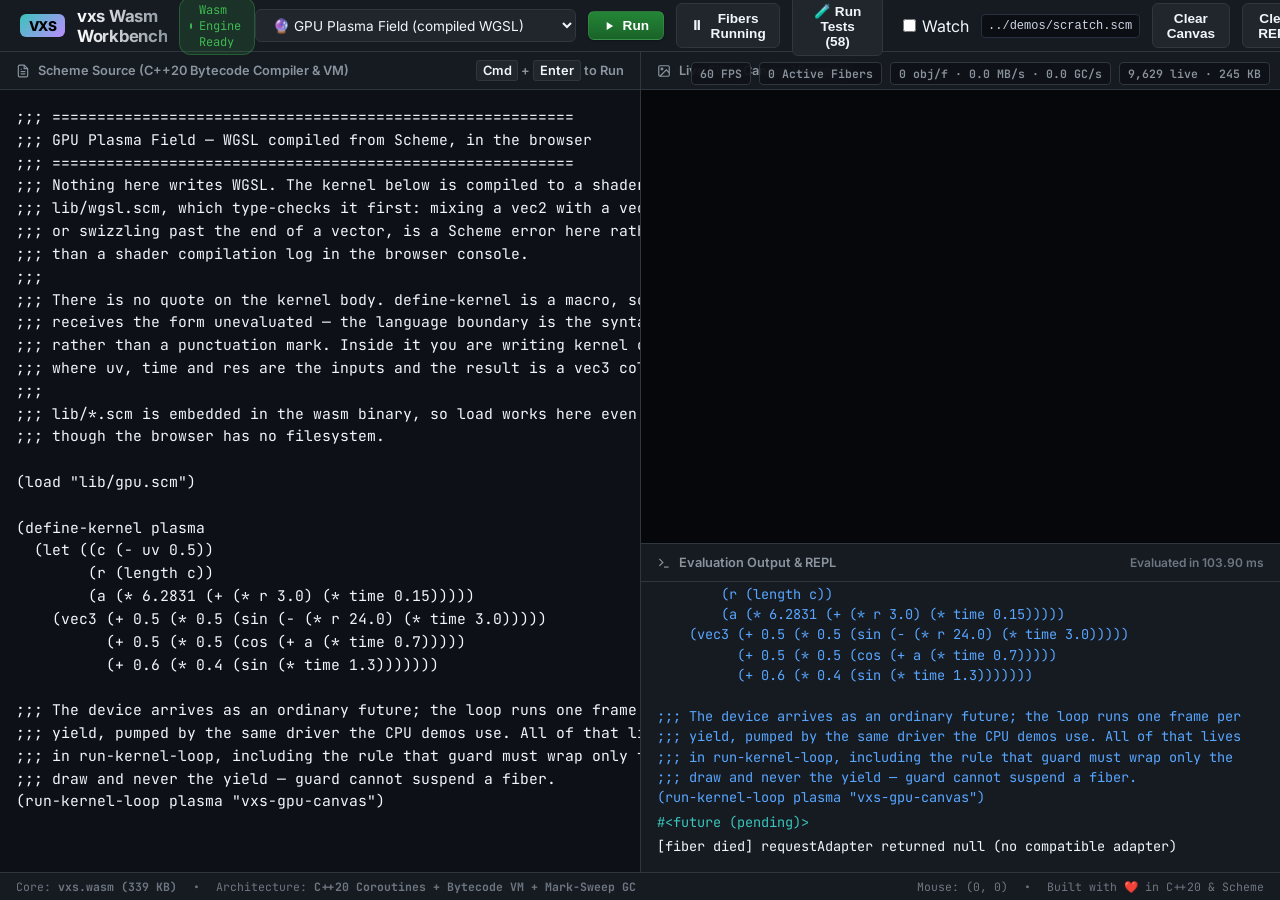
==== web/index.html @ 64a9d099 "feat(actors): a fiber per agent, owning a slot in the GPU buffer The missing piece was OWNERSHIP. Ac" ====
<!DOCTYPE html>
<html lang="en">
<head>
  <meta charset="UTF-8">
  <meta name="viewport" content="width=device-width, initial-scale=1.0">
  <title>vxs | WebAssembly Creative Concurrency Workbench</title>
  <meta name="description" content="vxs: High-performance C++20 Scheme Bytecode VM & Fiber Concurrency Engine running in WebAssembly.">
  <link rel="preconnect" href="https://fonts.googleapis.com">
  <link rel="preconnect" href="https://fonts.gstatic.com" crossorigin>
  <link href="https://fonts.googleapis.com/css2?family=Inter:wght@400;500;600;700;800&family=JetBrains+Mono:ital,wght@0,400;0,500;0,600;0,700;1,400&display=swap" rel="stylesheet">
  <link rel="stylesheet" href="style.css">
</head>
<body>

  <!-- Header Toolbar -->
  <header>
    <div class="logo-group">
      <span class="logo-badge">VXS</span>
      <span class="title">vxs Wasm Workbench</span>
      <div id="status-badge" class="status-badge">
        <span class="status-dot"></span>
        <span id="status-text">Loading Wasm...</span>
      </div>
    </div>

    <div class="controls-group">
      <select id="select-preset" class="select-preset" title="Choose a Scheme demonstration preset">
        <option value="plasma">🔮 GPU Plasma Field (compiled WGSL)</option>
        <option value="rings">◎ GPU Polar Rings (compiled WGSL)</option>
        <option value="actors">🐝 Actors — a fiber per agent</option>
        <option value="wrangle">🌌 GPU Compute Wrangle (60k points)</option>
        <option value="points">✳ GPU Instanced Points (Threefry scatter)</option>
        <option value="fibers">🧵 Multi-Fiber Task Scheduler</option>
        <option value="repl">λ Classic Scheme & Math</option>
      </select>

      <button id="btn-run" class="btn btn-primary" title="Execute Scheme code (Cmd+Enter or Ctrl+Enter)">
        <svg width="14" height="14" viewBox="0 0 24 24" fill="currentColor"><path d="M8 5v14l11-7z"/></svg>
        <span>Run</span>
      </button>

      <button id="btn-toggle-fibers" class="btn btn-secondary" title="Pause or Resume Background Fiber Stepping">
        <span id="fibers-toggle-icon">⏸</span>
        <span id="fibers-toggle-text">Fibers Running</span>
      </button>

      <button id="btn-run-tests" class="btn btn-secondary" title="Run Comprehensive In-Browser Test Suite">
        <span>🧪 Run Tests (58)</span>
      </button>

      <label class="sub" style="display:flex;align-items:center;gap:6px;margin-left:8px">
        <input type="checkbox" id="chk-watch">
        <span>Watch</span>
      </label>
      <input id="watch-path" value="../demos/scratch.scm" spellcheck="false"
             style="width:190px;font:12px 'SF Mono',Menlo,monospace;padding:4px 6px;
                    background:#0b0f14;color:#cfd6e4;border:1px solid #263041;border-radius:4px">
      <button id="btn-clear-canvas" class="btn btn-secondary" title="Clear Canvas Visuals">
        <span>Clear Canvas</span>
      </button>

      <button id="btn-clear-term" class="btn btn-secondary" title="Clear Terminal Log">
        <span>Clear REPL</span>
      </button>
    </div>
  </header>

  <!-- Main Workspace -->
  <main>
    <!-- Code Editor Panel -->
    <section class="panel editor-panel">
      <div class="panel-header">
        <div class="title-badge">
          <svg width="14" height="14" viewBox="0 0 24 24" fill="none" stroke="currentColor" stroke-width="2"><path d="M14 2H6a2 2 0 0 0-2 2v16a2 2 0 0 0 2 2h12a2 2 0 0 0 2-2V8z"></path><polyline points="14 2 14 8 20 8"></polyline><line x1="16" y1="13" x2="8" y2="13"></line><line x1="16" y1="17" x2="8" y2="17"></line><polyline points="10 9 9 9 8 9"></polyline></svg>
          <span>Scheme Source (C++20 Bytecode Compiler & VM)</span>
        </div>
        <div class="shortcut-hint">
          <span class="shortcut-kbd">Cmd</span> + <span class="shortcut-kbd">Enter</span> to Run
        </div>
      </div>
      <div class="editor-container">
        <textarea id="code-editor" spellcheck="false" placeholder="Type Scheme expressions here..."></textarea>
      </div>
    </section>

    <!-- Right Side: Canvas & REPL -->
    <div class="right-column">
      <!-- HTML5 Canvas Visual Viewport -->
      <section class="panel canvas-panel">
        <div class="panel-header">
          <div class="title-badge">
            <svg width="14" height="14" viewBox="0 0 24 24" fill="none" stroke="currentColor" stroke-width="2"><rect x="3" y="3" width="18" height="18" rx="2" ry="2"></rect><circle cx="8.5" cy="8.5" r="1.5"></circle><polyline points="21 15 16 10 5 21"></polyline></svg>
            <span>Live Fiber Canvas Viewport</span>
          </div>
          <div class="canvas-overlay">
            <span class="telemetry-tag" id="tag-fps">60 FPS</span>
            <span class="telemetry-tag" id="tag-fibers">0 Active Fibers</span>
            <span class="telemetry-tag" id="tag-alloc" title="Heap objects allocated per frame, allocation rate, and collections since load">0 obj/f</span>
            <span class="telemetry-tag" id="tag-heap" title="Live heap objects and bytes right now">0 live</span>
          </div>
        </div>
        <div class="canvas-wrapper">
          <!-- Two surfaces, not one. A canvas element is bound to its first
               context type FOREVER: once getContext('2d') has been called,
               getContext('webgpu') on the same element returns null. So the
               CPU and GPU demos cannot share a canvas, and switching preset
               swaps which element is visible. -->
          <canvas id="vxs-canvas" width="800" height="600"></canvas>
          <canvas id="vxs-gpu-canvas" width="800" height="600" style="display:none"></canvas>
        </div>
      </section>

      <!-- Terminal / REPL Panel -->
      <section class="panel terminal-panel">
        <div class="panel-header">
          <div class="title-badge">
            <svg width="14" height="14" viewBox="0 0 24 24" fill="none" stroke="currentColor" stroke-width="2"><polyline points="4 17 10 11 4 5"></polyline><line x1="12" y1="19" x2="20" y2="19"></line></svg>
            <span>Evaluation Output & REPL</span>
          </div>
          <span id="eval-time" class="term-meta">Ready</span>
        </div>
        <div id="terminal-body" class="terminal-body">
          <div class="terminal-line term-meta">;; Welcome to vxs WebAssembly Workbench!</div>
          <div class="terminal-line term-meta">;; Pure C++20 bytecode VM & cooperative coroutine scheduler.</div>
        </div>
      </section>
    </div>
  </main>

  <!-- Footer Telemetry -->
  <footer>
    <div class="footer-left">
      <span>Core: <strong>vxs.wasm (339 KB)</strong></span>
      <span>•</span>
      <span>Architecture: <strong>C++20 Coroutines + Bytecode VM + Mark-Sweep GC</strong></span>
    </div>
    <div class="footer-right">
      <span id="mouse-coords">Mouse: (0, 0)</span>
      <span>•</span>
      <span>Built with ❤️ in C++20 & Scheme</span>
    </div>
  </footer>

  <!-- Scripts -->
  <script src="vxs.js"></script>
  <script src="test_suite.js"></script>
  <script src="app.js"></script>
</body>
</html>
---- web/style.css ----
:root {
  --bg-primary: #0d1117;
  --bg-secondary: #161b22;
  --bg-tertiary: #21262d;
  --bg-card: rgba(22, 27, 34, 0.75);
  --border-color: #30363d;
  --border-active: #58a6ff;
  --text-primary: #f0f6fc;
  --text-secondary: #8b949e;
  --text-muted: #6e7681;
  --accent-cyan: #39c5bb;
  --accent-blue: #58a6ff;
  --accent-purple: #bc8cff;
  --accent-green: #3fb950;
  --accent-amber: #d29922;
  --accent-red: #f85149;
  --font-sans: 'Inter', -apple-system, BlinkMacSystemFont, 'Segoe UI', Roboto, sans-serif;
  --font-mono: 'JetBrains Mono', 'Fira Code', 'SF Mono', Consolas, Menlo, monospace;
}

* {
  box-sizing: border-box;
  margin: 0;
  padding: 0;
}

body {
  background-color: var(--bg-primary);
  color: var(--text-primary);
  font-family: var(--font-sans);
  height: 100vh;
  display: flex;
  flex-direction: column;
  overflow: hidden;
  -webkit-font-smoothing: antialiased;
}

/* Header */
header {
  height: 52px;
  background: var(--bg-secondary);
  border-bottom: 1px solid var(--border-color);
  display: flex;
  align-items: center;
  justify-content: space-between;
  padding: 0 1.25rem;
  z-index: 10;
  flex-shrink: 0;
}

.logo-group {
  display: flex;
  align-items: center;
  gap: 0.75rem;
}

.logo-badge {
  background: linear-gradient(135deg, var(--accent-cyan), var(--accent-purple));
  color: #000;
  font-weight: 800;
  font-size: 0.85rem;
  padding: 0.2rem 0.55rem;
  border-radius: 6px;
  letter-spacing: -0.5px;
}

.title {
  font-size: 1.05rem;
  font-weight: 700;
  letter-spacing: -0.3px;
  background: linear-gradient(90deg, #fff, var(--text-secondary));
  -webkit-background-clip: text;
  -webkit-text-fill-color: transparent;
}

.controls-group {
  display: flex;
  align-items: center;
  gap: 0.75rem;
}

.select-preset {
  background: var(--bg-tertiary);
  color: var(--text-primary);
  border: 1px solid var(--border-color);
  padding: 0.4rem 0.8rem;
  border-radius: 6px;
  font-family: var(--font-sans);
  font-size: 0.85rem;
  cursor: pointer;
  outline: none;
  transition: all 0.15s ease;
}

.select-preset:hover {
  border-color: var(--text-secondary);
}

.btn {
  display: inline-flex;
  align-items: center;
  gap: 0.4rem;
  padding: 0.4rem 0.85rem;
  border-radius: 6px;
  font-size: 0.85rem;
  font-weight: 600;
  cursor: pointer;
  border: 1px solid transparent;
  transition: all 0.15s ease;
  user-select: none;
}

.btn-primary {
  background: linear-gradient(180deg, #238636 0%, #1a6328 100%);
  color: #fff;
  border-color: rgba(240, 246, 252, 0.1);
  box-shadow: 0 1px 2px rgba(0, 0, 0, 0.3);
}

.btn-primary:hover {
  background: linear-gradient(180deg, #2ea043 0%, #238636 100%);
  box-shadow: 0 0 12px rgba(46, 160, 67, 0.4);
}

.btn-secondary {
  background: var(--bg-tertiary);
  color: var(--text-primary);
  border-color: var(--border-color);
}

.btn-secondary:hover {
  background: #30363d;
  border-color: #8b949e;
}

.status-badge {
  display: inline-flex;
  align-items: center;
  gap: 0.4rem;
  font-size: 0.75rem;
  font-family: var(--font-mono);
  padding: 0.25rem 0.6rem;
  border-radius: 12px;
  background: rgba(56, 139, 253, 0.15);
  color: var(--accent-blue);
  border: 1px solid rgba(56, 139, 253, 0.3);
}

.status-dot {
  width: 6px;
  height: 6px;
  border-radius: 50%;
  background-color: currentColor;
}

.status-badge.active {
  background: rgba(63, 185, 80, 0.15);
  color: var(--accent-green);
  border-color: rgba(63, 185, 80, 0.3);
}

/* Main Layout Grid */
main {
  flex: 1;
  display: grid;
  grid-template-columns: 1fr 1fr;
  gap: 1px;
  background: var(--border-color);
  overflow: hidden;
}

.panel {
  background: var(--bg-primary);
  display: flex;
  flex-direction: column;
  overflow: hidden;
  position: relative;
}

.panel-header {
  height: 38px;
  background: var(--bg-secondary);
  border-bottom: 1px solid var(--border-color);
  display: flex;
  align-items: center;
  justify-content: space-between;
  padding: 0 1rem;
  font-size: 0.8rem;
  font-weight: 600;
  color: var(--text-secondary);
  user-select: none;
}

.panel-header .title-badge {
  display: flex;
  align-items: center;
  gap: 0.5rem;
}

/* Editor Panel */
.editor-container {
  flex: 1;
  position: relative;
  overflow: hidden;
  background: var(--bg-primary);
}

#code-editor {
  width: 100%;
  height: 100%;
  background: transparent;
  color: var(--text-primary);
  font-family: var(--font-mono);
  font-size: 0.92rem;
  line-height: 1.55;
  padding: 1rem;
  border: none;
  outline: none;
  resize: none;
  tab-size: 2;
  white-space: pre;
  overflow: auto;
}

/* Right Column (Canvas + Terminal) */
.right-column {
  display: flex;
  flex-direction: column;
  gap: 1px;
  background: var(--border-color);
  overflow: hidden;
}

/* Canvas Viewport */
.canvas-panel {
  flex: 3;
  min-height: 250px;
  background: var(--bg-primary);
  display: flex;
  flex-direction: column;
}

.canvas-wrapper {
  flex: 1;
  position: relative;
  display: flex;
  align-items: center;
  justify-content: center;
  background: #05070a;
  overflow: hidden;
}

#vxs-canvas {
  width: 100%;
  height: 100%;
  object-fit: contain;
  image-rendering: pixelated;
}

.canvas-overlay {
  position: absolute;
  top: 10px;
  right: 10px;
  display: flex;
  gap: 0.5rem;
  pointer-events: none;
}

.telemetry-tag {
  background: rgba(13, 17, 23, 0.85);
  backdrop-filter: blur(8px);
  border: 1px solid var(--border-color);
  padding: 0.2rem 0.5rem;
  border-radius: 4px;
  font-family: var(--font-mono);
  font-size: 0.72rem;
  color: var(--text-secondary);
}

/* Terminal / REPL */
.terminal-panel {
  flex: 2;
  min-height: 180px;
  background: var(--bg-secondary);
  display: flex;
  flex-direction: column;
}

.terminal-body {
  flex: 1;
  padding: 0.75rem 1rem;
  font-family: var(--font-mono);
  font-size: 0.85rem;
  line-height: 1.5;
  color: var(--text-primary);
  overflow-y: auto;
  white-space: pre-wrap;
  word-break: break-all;
}

.terminal-line {
  margin-bottom: 0.25rem;
}

.term-in {
  color: var(--accent-blue);
}

.term-out {
  color: var(--accent-cyan);
}

.term-err {
  color: var(--accent-red);
}

.term-meta {
  color: var(--text-muted);
  font-size: 0.75rem;
}

/* Footer Telemetry */
footer {
  height: 28px;
  background: var(--bg-secondary);
  border-top: 1px solid var(--border-color);
  display: flex;
  align-items: center;
  justify-content: space-between;
  padding: 0 1rem;
  font-family: var(--font-mono);
  font-size: 0.72rem;
  color: var(--text-muted);
  flex-shrink: 0;
}

.footer-left, .footer-right {
  display: flex;
  align-items: center;
  gap: 1rem;
}

.shortcut-hint {
  color: var(--text-secondary);
}

.shortcut-kbd {
  background: var(--bg-tertiary);
  border: 1px solid var(--border-color);
  padding: 0.1rem 0.35rem;
  border-radius: 3px;
  color: var(--text-primary);
}
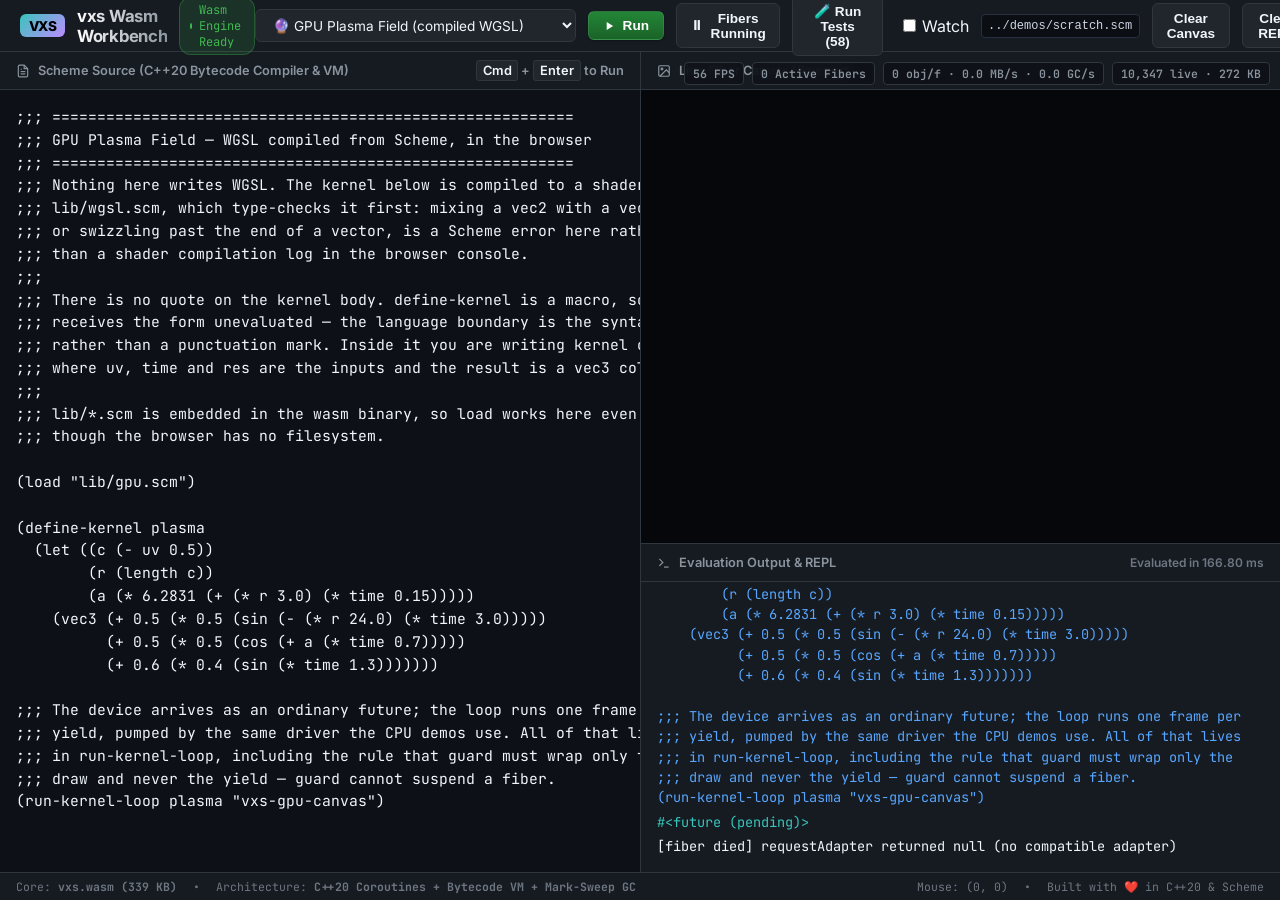
==== commit a002c1b5: "feat(gpu): map cube — instanced geometry over the point buffer The same point buffer, the same seven" ====
--- a/web/index.html
+++ b/web/index.html
@@ -27,6 +27,7 @@
       <select id="select-preset" class="select-preset" title="Choose a Scheme demonstration preset">
         <option value="plasma">🔮 GPU Plasma Field (compiled WGSL)</option>
         <option value="rings">◎ GPU Polar Rings (compiled WGSL)</option>
+        <option value="cubes">🧊 map cube — actors as geometry</option>
         <option value="actors">🐝 Actors — a fiber per agent</option>
         <option value="wrangle">🌌 GPU Compute Wrangle (60k points)</option>
         <option value="points">✳ GPU Instanced Points (Threefry scatter)</option>
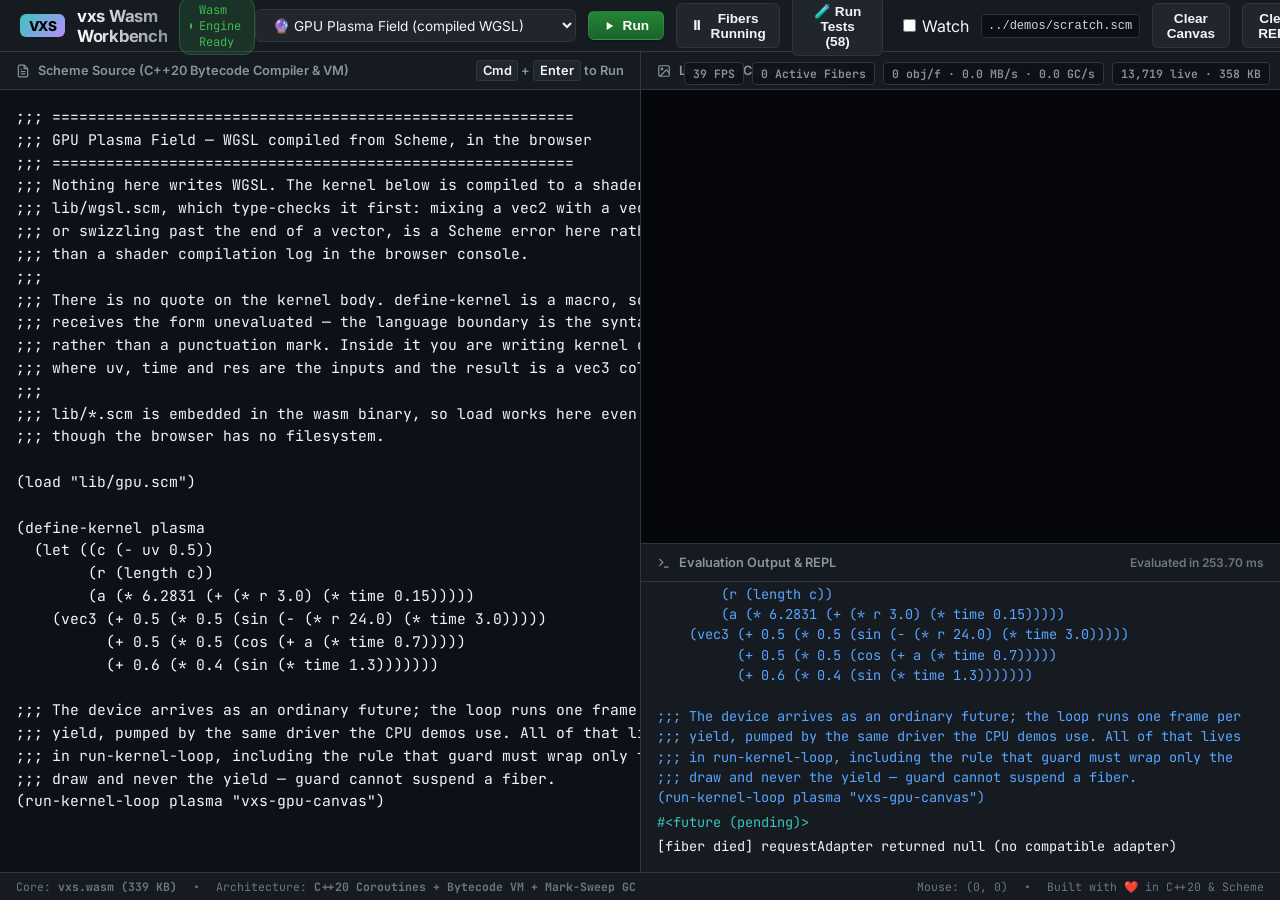
==== commit 56047708: "feat(demo): a cube grid over a sliding gradient-noise field The grid never moves. The field slides u" ====
--- a/web/index.html
+++ b/web/index.html
@@ -28,6 +28,7 @@
         <option value="plasma">🔮 GPU Plasma Field (compiled WGSL)</option>
         <option value="rings">◎ GPU Polar Rings (compiled WGSL)</option>
         <option value="cubes">🧊 map cube — actors as geometry</option>
+        <option value="field">🌊 Noise Field Grid</option>
         <option value="actors">🐝 Actors — a fiber per agent</option>
         <option value="wrangle">🌌 GPU Compute Wrangle (60k points)</option>
         <option value="points">✳ GPU Instanced Points (Threefry scatter)</option>
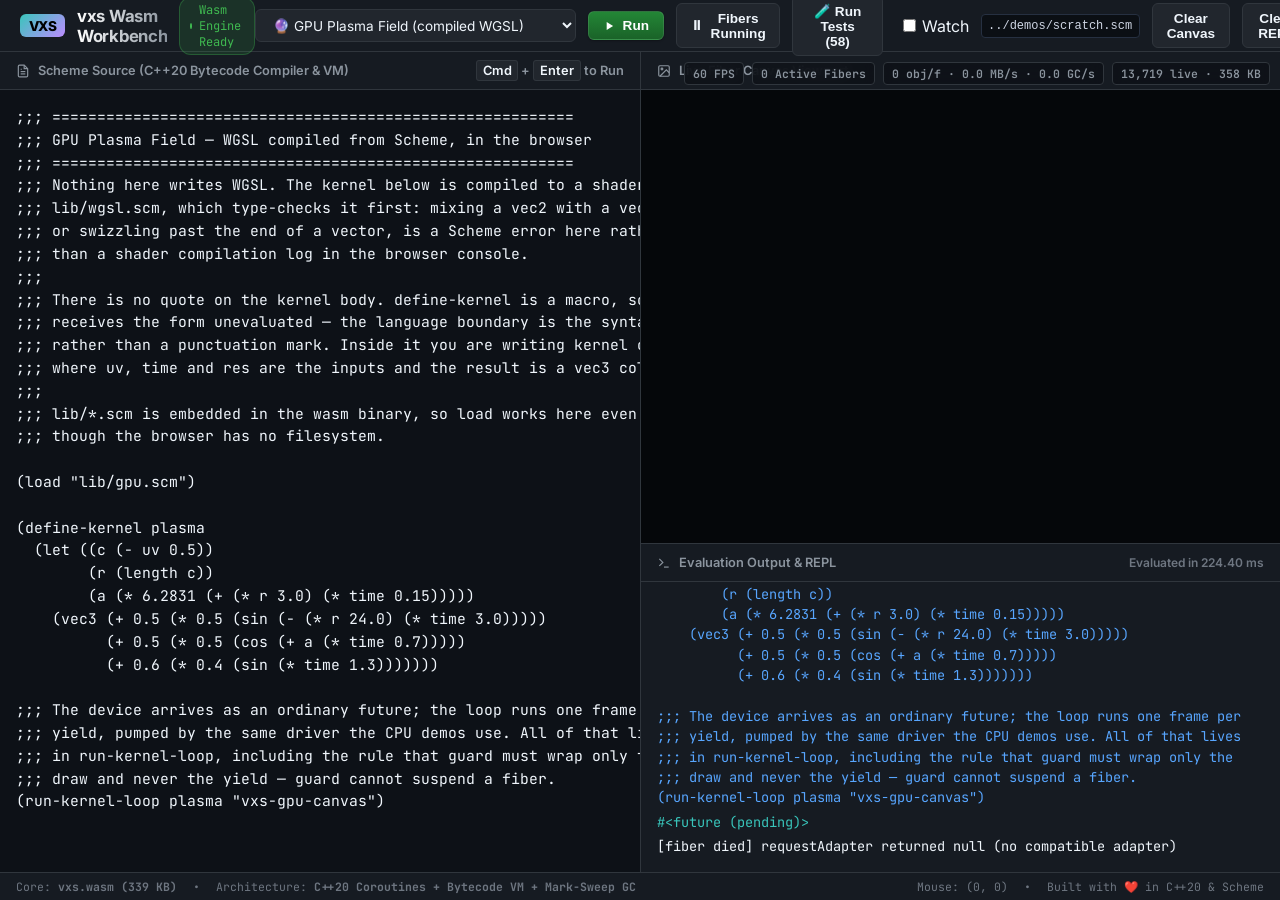
==== commit 596173d1: "feat(demo): ensemble, stage 1 — a few actors commanding many bodies The actors demo gives every agen" ====
--- a/web/index.html
+++ b/web/index.html
@@ -29,6 +29,7 @@
         <option value="rings">◎ GPU Polar Rings (compiled WGSL)</option>
         <option value="cubes">🧊 map cube — actors as geometry</option>
         <option value="field">🌊 Noise Field Grid</option>
+        <option value="ensemble">🐝 Ensemble</option>
         <option value="actors">🐝 Actors — a fiber per agent</option>
         <option value="wrangle">🌌 GPU Compute Wrangle (60k points)</option>
         <option value="points">✳ GPU Instanced Points (Threefry scatter)</option>
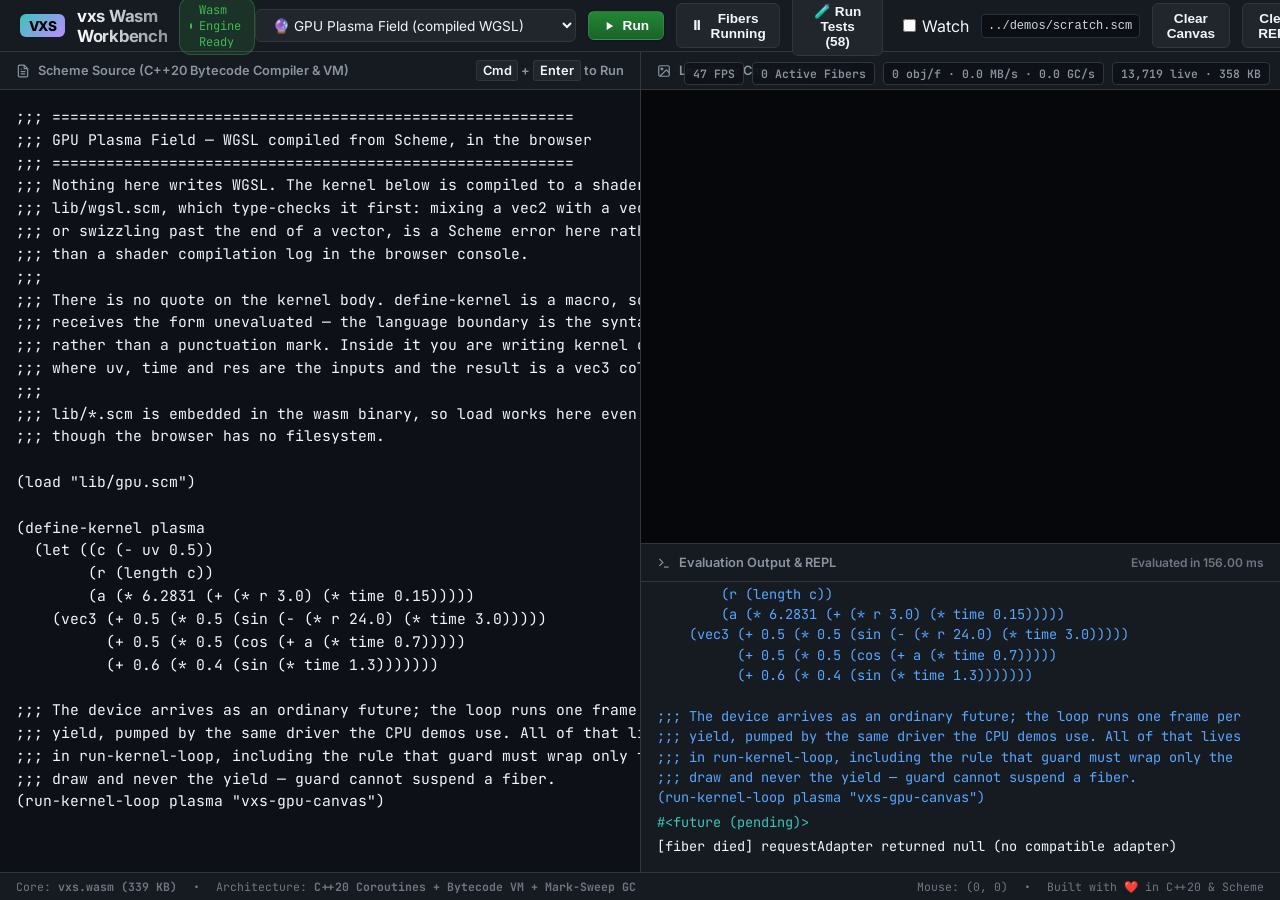
==== commit 0cae2e4c: "fix(web): cache-bust the wasm, so a landed fix cannot look unlanded A read-only-binding fix went in," ====
--- a/web/index.html
+++ b/web/index.html
@@ -145,7 +145,7 @@
   </footer>
 
   <!-- Scripts -->
-  <script src="vxs.js"></script>
+  <script>document.write('<script src="vxs.js?t=' + Date.now() + '"><\/script>');</script>
   <script src="test_suite.js"></script>
   <script src="app.js"></script>
 </body>
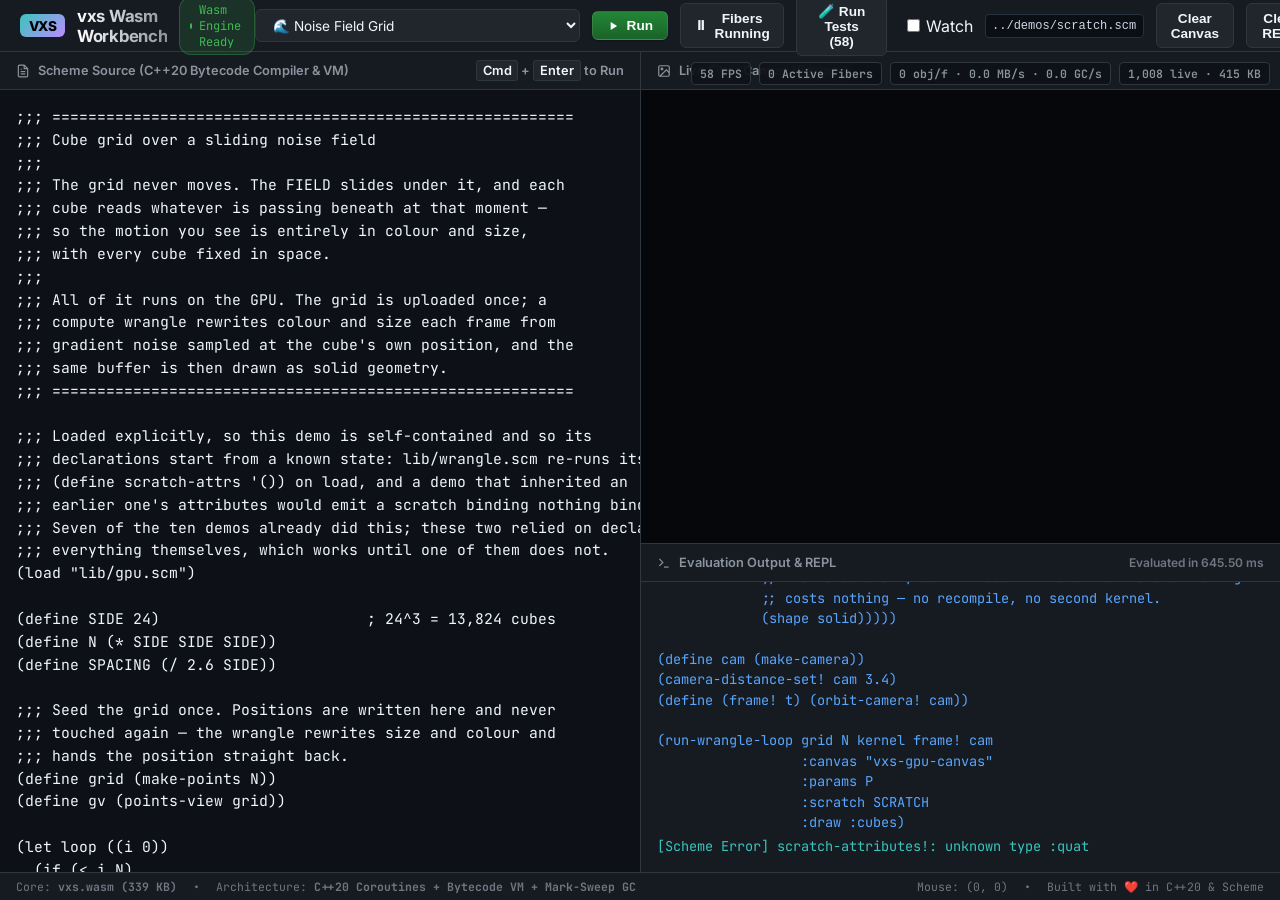
==== commit e72185dc: "feat(demo): curve fit — a probabilistic model, sampled and plotted Ten noisy points off a quadratic," ====
--- a/web/index.html
+++ b/web/index.html
@@ -25,10 +25,11 @@
 
     <div class="controls-group">
       <select id="select-preset" class="select-preset" title="Choose a Scheme demonstration preset">
+        <option value="field">🌊 Noise Field Grid</option>
+        <option value="curvefit">ƒ Curve Fit — a model, sampled and plotted</option>
         <option value="plasma">🔮 GPU Plasma Field (compiled WGSL)</option>
         <option value="rings">◎ GPU Polar Rings (compiled WGSL)</option>
         <option value="cubes">🧊 map cube — actors as geometry</option>
-        <option value="field">🌊 Noise Field Grid</option>
         <option value="ensemble">🐝 Ensemble</option>
         <option value="actors">🐝 Actors — a fiber per agent</option>
         <option value="wrangle">🌌 GPU Compute Wrangle (60k points)</option>
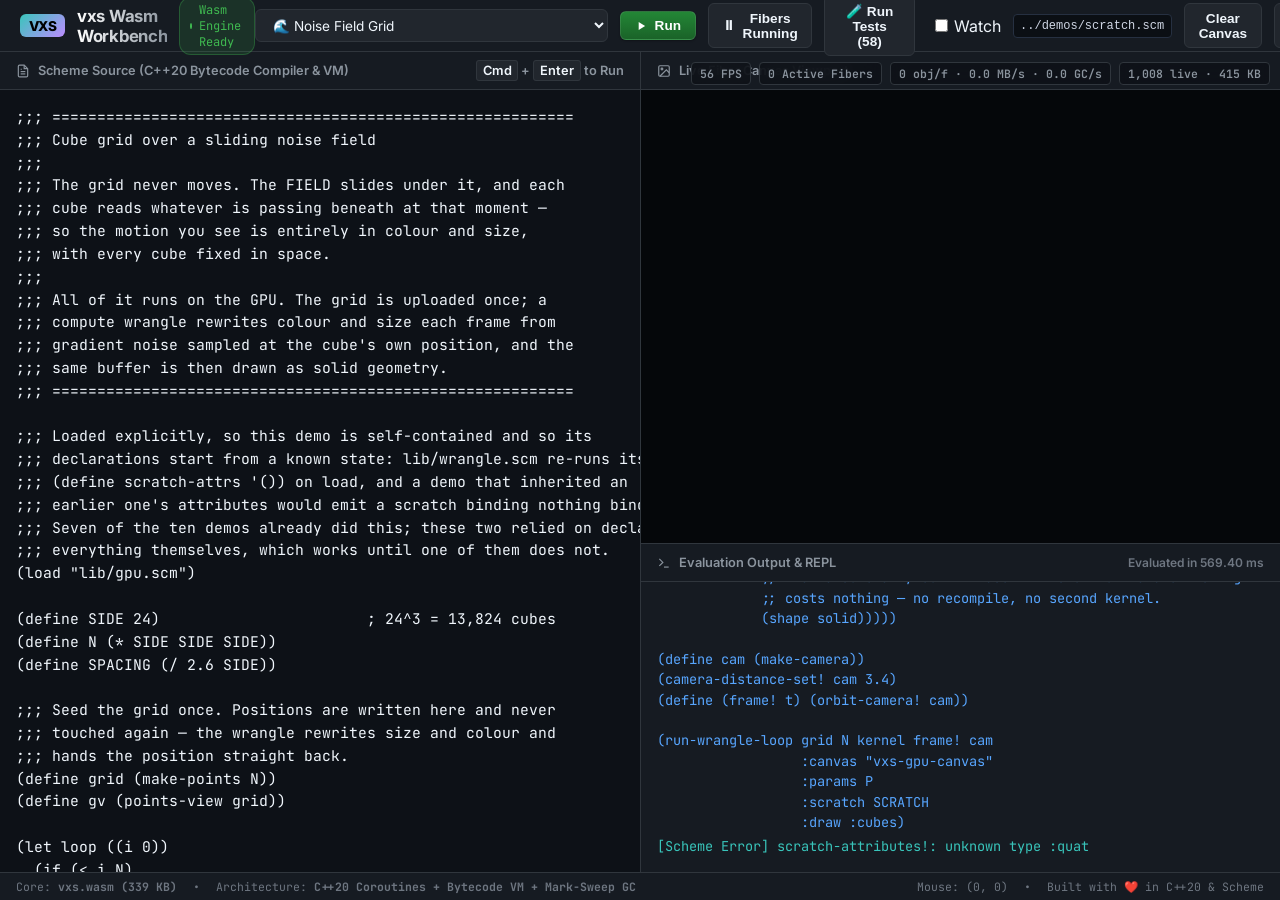
==== commit 3df05004: "feat(demo): basis — one curve serving model, inference and picture A new page rather than a change t" ====
--- a/web/index.html
+++ b/web/index.html
@@ -27,6 +27,7 @@
       <select id="select-preset" class="select-preset" title="Choose a Scheme demonstration preset">
         <option value="field">🌊 Noise Field Grid</option>
         <option value="curvefit">ƒ Curve Fit — a model, sampled and plotted</option>
+        <option value="basis">∿ Basis — one curve: model, inference, picture</option>
         <option value="plasma">🔮 GPU Plasma Field (compiled WGSL)</option>
         <option value="rings">◎ GPU Polar Rings (compiled WGSL)</option>
         <option value="cubes">🧊 map cube — actors as geometry</option>
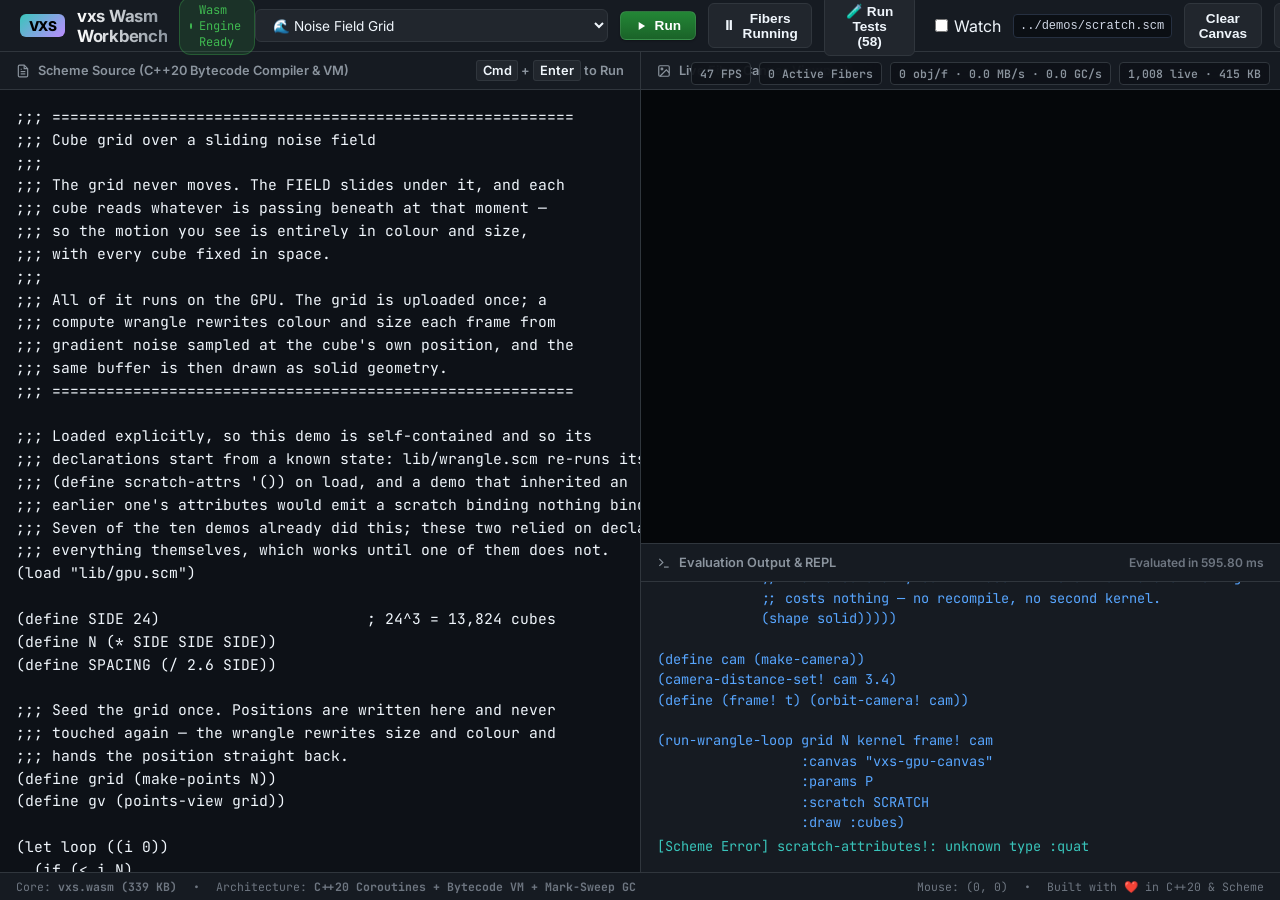
==== commit 6cb89bdc: "feat(stage): the staged kernel, measured on a device The two backends of §5c were compared only in f" ====
--- a/web/index.html
+++ b/web/index.html
@@ -28,6 +28,7 @@
         <option value="field">🌊 Noise Field Grid</option>
         <option value="curvefit">ƒ Curve Fit — a model, sampled and plotted</option>
         <option value="basis">∿ Basis — one curve: model, inference, picture</option>
+        <option value="measure">± Measure — the staged kernel against the VM</option>
         <option value="plasma">🔮 GPU Plasma Field (compiled WGSL)</option>
         <option value="rings">◎ GPU Polar Rings (compiled WGSL)</option>
         <option value="cubes">🧊 map cube — actors as geometry</option>
